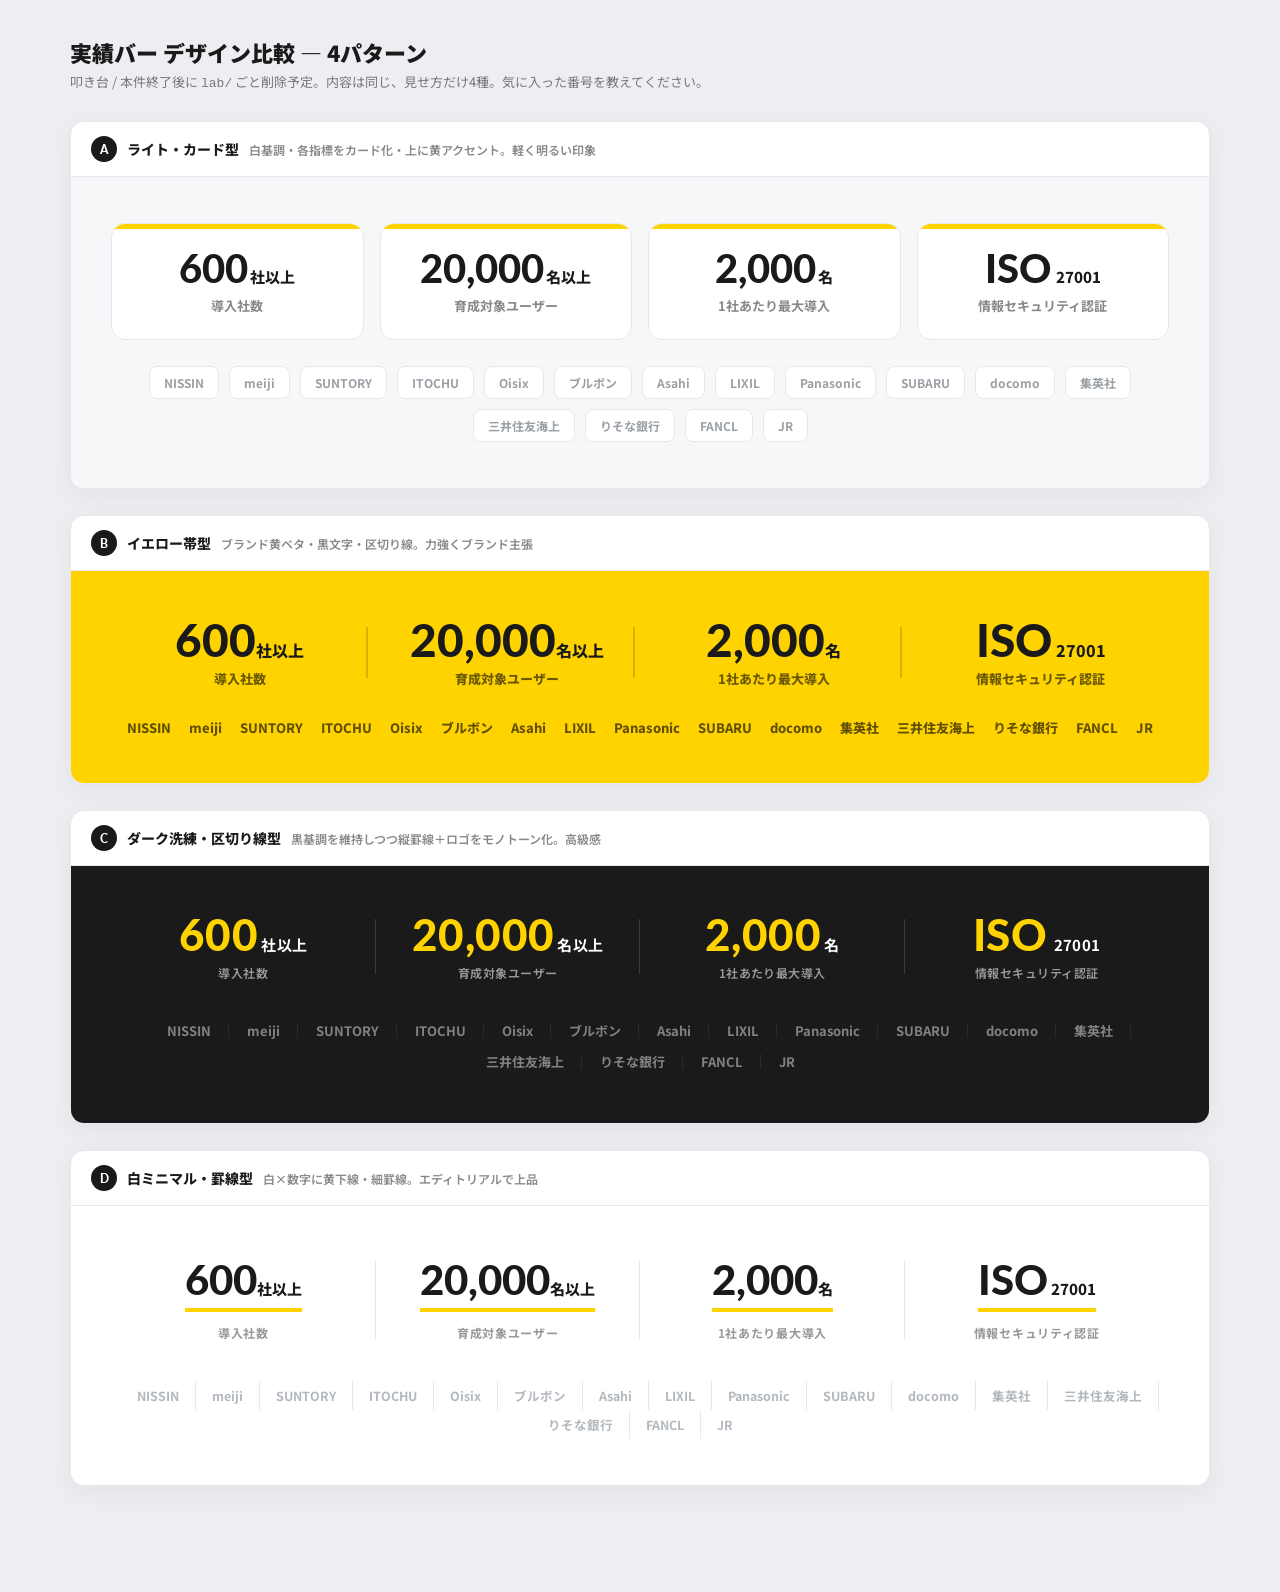
==== lab/trust.html @ 91cd78e9 "lab: 実績バー デザイン比較4種(A/B/C/D) ※本件後にlab/削除予定 Co-Authored-By: Claude Opus 4.8 (1M context) <noreply@anth" ====
<!DOCTYPE html>
<html lang="ja"><head>
<meta charset="UTF-8"><meta name="viewport" content="width=device-width,initial-scale=1">
<title>実績バー デザイン比較（叩き台・本件後削除）</title>
<link rel="preconnect" href="https://fonts.googleapis.com"><link rel="preconnect" href="https://fonts.gstatic.com" crossorigin>
<link href="https://fonts.googleapis.com/css2?family=Noto+Sans+JP:wght@400;500;700;800;900&family=Lato:wght@400;700;900&display=swap" rel="stylesheet">
<style>
:root{ --yellow:#FFD300; --ink:#1A1A1A; --blue:#00649D; --tint:#FDF6DD; --gray:#F6F7F9; --line:#E7E8EB; }
*{box-sizing:border-box;margin:0;padding:0;}
body{font-family:"Noto Sans JP",sans-serif;background:#eceef1;color:var(--ink);}
.en{font-family:"Lato","Noto Sans JP",sans-serif;}
.page{max-width:1180px;margin:0 auto;padding:36px 20px 80px;}
.page > h1{font-size:22px;font-weight:900;margin-bottom:4px;}
.page > p.note{font-size:13px;color:#777;margin-bottom:30px;}
.case{background:#fff;border:1px solid var(--line);border-radius:14px;overflow:hidden;margin-bottom:26px;box-shadow:0 6px 24px rgba(0,0,0,.05);}
.case > .cap{display:flex;align-items:center;gap:10px;padding:14px 20px;border-bottom:1px solid var(--line);font-size:14px;font-weight:800;}
.case > .cap .tag{font-family:"Lato";font-size:12px;font-weight:900;color:#fff;background:var(--ink);width:26px;height:26px;border-radius:50%;display:inline-flex;align-items:center;justify-content:center;}
.case > .cap .desc{font-weight:600;color:#888;font-size:12px;}
.logos-data{display:none;}

/* 共通 stat 構造の最小化 */
.bar{padding:46px 40px;}
.stats{display:grid;grid-template-columns:repeat(4,1fr);}
.stat .n{font-family:"Lato","Noto Sans JP",sans-serif;font-weight:900;line-height:1;}
.stat .n small{font-family:"Noto Sans JP";font-weight:800;}
.logos{display:flex;flex-wrap:wrap;}

/* ============ A: ライト・カード ============ */
.vA{background:var(--gray);}
.vA .stats{gap:16px;}
.vA .stat{background:#fff;border:1px solid var(--line);border-radius:14px;padding:24px 18px;text-align:center;position:relative;overflow:hidden;}
.vA .stat::before{content:"";position:absolute;top:0;left:0;right:0;height:5px;background:var(--yellow);}
.vA .stat .n{font-size:40px;color:var(--ink);}
.vA .stat .n small{font-size:15px;color:var(--ink);margin-left:2px;}
.vA .stat .l{margin-top:8px;font-size:13px;color:#888;font-weight:700;}
.vA .logos{gap:10px;justify-content:center;margin-top:26px;}
.vA .logos span{font-size:12px;font-weight:700;color:#9aa0a6;background:#fff;border:1px solid var(--line);padding:7px 14px;border-radius:8px;}

/* ============ B: イエロー帯 ============ */
.vB{background:var(--yellow);}
.vB .stats{gap:10px;}
.vB .stat{text-align:center;position:relative;}
.vB .stat:not(:last-child)::after{content:"";position:absolute;right:0;top:14%;height:72%;width:2px;background:rgba(0,0,0,.16);}
.vB .stat .n{font-size:46px;color:var(--ink);}
.vB .stat .n small{font-size:16px;}
.vB .stat .l{margin-top:6px;font-size:13px;color:#6b5900;font-weight:800;}
.vB .logos{gap:8px 18px;justify-content:center;margin-top:30px;}
.vB .logos span{font-size:13px;font-weight:800;color:rgba(0,0,0,.62);}

/* ============ C: ダーク洗練・区切り線 ============ */
.vC{background:var(--ink);color:#fff;}
.vC .stats{gap:0;}
.vC .stat{text-align:center;padding:0 10px;position:relative;}
.vC .stat:not(:last-child)::after{content:"";position:absolute;right:0;top:10%;height:80%;width:1px;background:rgba(255,255,255,.14);}
.vC .stat .n{font-size:44px;color:var(--yellow);letter-spacing:.01em;}
.vC .stat .n small{font-size:15px;color:#fff;font-weight:700;margin-left:3px;}
.vC .stat .l{margin-top:8px;font-size:12px;color:#9a9a9a;font-weight:600;letter-spacing:.04em;}
.vC .logos{gap:0;justify-content:center;align-items:center;margin-top:34px;flex-wrap:wrap;}
.vC .logos span{font-size:13px;font-weight:700;color:#fff;opacity:.45;padding:6px 18px;position:relative;transition:opacity .2s;}
.vC .logos span:not(:last-child)::after{content:"";position:absolute;right:0;top:25%;height:50%;width:1px;background:rgba(255,255,255,.16);}
.vC .logos span:hover{opacity:.95;}

/* ============ D: 白ミニマル・罫線 ============ */
.vD{background:#fff;}
.vD .stats{gap:0;}
.vD .stat{text-align:center;padding:6px 14px;position:relative;}
.vD .stat:not(:last-child)::after{content:"";position:absolute;right:0;top:8%;height:84%;width:1px;background:var(--line);}
.vD .stat .n{font-size:42px;color:var(--ink);display:inline-block;padding-bottom:8px;border-bottom:4px solid var(--yellow);}
.vD .stat .n small{font-size:15px;color:var(--ink);font-weight:800;}
.vD .stat .l{margin-top:12px;font-size:12px;color:#999;font-weight:700;letter-spacing:.06em;}
.vD .logos{gap:0;justify-content:center;align-items:center;margin-top:34px;flex-wrap:wrap;}
.vD .logos span{font-size:12.5px;font-weight:700;color:#b3b8be;padding:5px 16px;}
.vD .logos span:not(:last-child){border-right:1px solid var(--line);}

@media(max-width:760px){
  .bar{padding:30px 18px;}
  .stats{grid-template-columns:repeat(2,1fr);gap:18px;}
  .vC .stat:nth-child(2)::after,.vD .stat:nth-child(2)::after,.vB .stat:nth-child(2)::after{display:none;}
  .stat .n{font-size:34px !important;}
}
</style></head>
<body>
<div class="page">
  <h1>実績バー デザイン比較 — 4パターン</h1>
  <p class="note">叩き台 / 本件終了後に <code>lab/</code> ごと削除予定。内容は同じ、見せ方だけ4種。気に入った番号を教えてください。</p>

  <!-- A -->
  <div class="case"><div class="cap"><span class="tag">A</span>ライト・カード型 <span class="desc">白基調・各指標をカード化・上に黄アクセント。軽く明るい印象</span></div>
    <div class="bar vA">
      <div class="stats">
        <div class="stat"><div class="n">600<small>社以上</small></div><div class="l">導入社数</div></div>
        <div class="stat"><div class="n">20,000<small>名以上</small></div><div class="l">育成対象ユーザー</div></div>
        <div class="stat"><div class="n">2,000<small>名</small></div><div class="l">1社あたり最大導入</div></div>
        <div class="stat"><div class="n">ISO<small> 27001</small></div><div class="l">情報セキュリティ認証</div></div>
      </div>
      <div class="logos"><span>NISSIN</span><span>meiji</span><span>SUNTORY</span><span>ITOCHU</span><span>Oisix</span><span>ブルボン</span><span>Asahi</span><span>LIXIL</span><span>Panasonic</span><span>SUBARU</span><span>docomo</span><span>集英社</span><span>三井住友海上</span><span>りそな銀行</span><span>FANCL</span><span>JR</span></div>
    </div>
  </div>

  <!-- B -->
  <div class="case"><div class="cap"><span class="tag">B</span>イエロー帯型 <span class="desc">ブランド黄ベタ・黒文字・区切り線。力強くブランド主張</span></div>
    <div class="bar vB">
      <div class="stats">
        <div class="stat"><div class="n">600<small>社以上</small></div><div class="l">導入社数</div></div>
        <div class="stat"><div class="n">20,000<small>名以上</small></div><div class="l">育成対象ユーザー</div></div>
        <div class="stat"><div class="n">2,000<small>名</small></div><div class="l">1社あたり最大導入</div></div>
        <div class="stat"><div class="n">ISO<small> 27001</small></div><div class="l">情報セキュリティ認証</div></div>
      </div>
      <div class="logos"><span>NISSIN</span><span>meiji</span><span>SUNTORY</span><span>ITOCHU</span><span>Oisix</span><span>ブルボン</span><span>Asahi</span><span>LIXIL</span><span>Panasonic</span><span>SUBARU</span><span>docomo</span><span>集英社</span><span>三井住友海上</span><span>りそな銀行</span><span>FANCL</span><span>JR</span></div>
    </div>
  </div>

  <!-- C -->
  <div class="case"><div class="cap"><span class="tag">C</span>ダーク洗練・区切り線型 <span class="desc">黒基調を維持しつつ縦罫線＋ロゴをモノトーン化。高級感</span></div>
    <div class="bar vC">
      <div class="stats">
        <div class="stat"><div class="n">600<small>社以上</small></div><div class="l">導入社数</div></div>
        <div class="stat"><div class="n">20,000<small>名以上</small></div><div class="l">育成対象ユーザー</div></div>
        <div class="stat"><div class="n">2,000<small>名</small></div><div class="l">1社あたり最大導入</div></div>
        <div class="stat"><div class="n">ISO<small> 27001</small></div><div class="l">情報セキュリティ認証</div></div>
      </div>
      <div class="logos"><span>NISSIN</span><span>meiji</span><span>SUNTORY</span><span>ITOCHU</span><span>Oisix</span><span>ブルボン</span><span>Asahi</span><span>LIXIL</span><span>Panasonic</span><span>SUBARU</span><span>docomo</span><span>集英社</span><span>三井住友海上</span><span>りそな銀行</span><span>FANCL</span><span>JR</span></div>
    </div>
  </div>

  <!-- D -->
  <div class="case"><div class="cap"><span class="tag">D</span>白ミニマル・罫線型 <span class="desc">白×数字に黄下線・細罫線。エディトリアルで上品</span></div>
    <div class="bar vD">
      <div class="stats">
        <div class="stat"><div class="n">600<small>社以上</small></div><div class="l">導入社数</div></div>
        <div class="stat"><div class="n">20,000<small>名以上</small></div><div class="l">育成対象ユーザー</div></div>
        <div class="stat"><div class="n">2,000<small>名</small></div><div class="l">1社あたり最大導入</div></div>
        <div class="stat"><div class="n">ISO<small> 27001</small></div><div class="l">情報セキュリティ認証</div></div>
      </div>
      <div class="logos"><span>NISSIN</span><span>meiji</span><span>SUNTORY</span><span>ITOCHU</span><span>Oisix</span><span>ブルボン</span><span>Asahi</span><span>LIXIL</span><span>Panasonic</span><span>SUBARU</span><span>docomo</span><span>集英社</span><span>三井住友海上</span><span>りそな銀行</span><span>FANCL</span><span>JR</span></div>
    </div>
  </div>

</div>
</body></html>
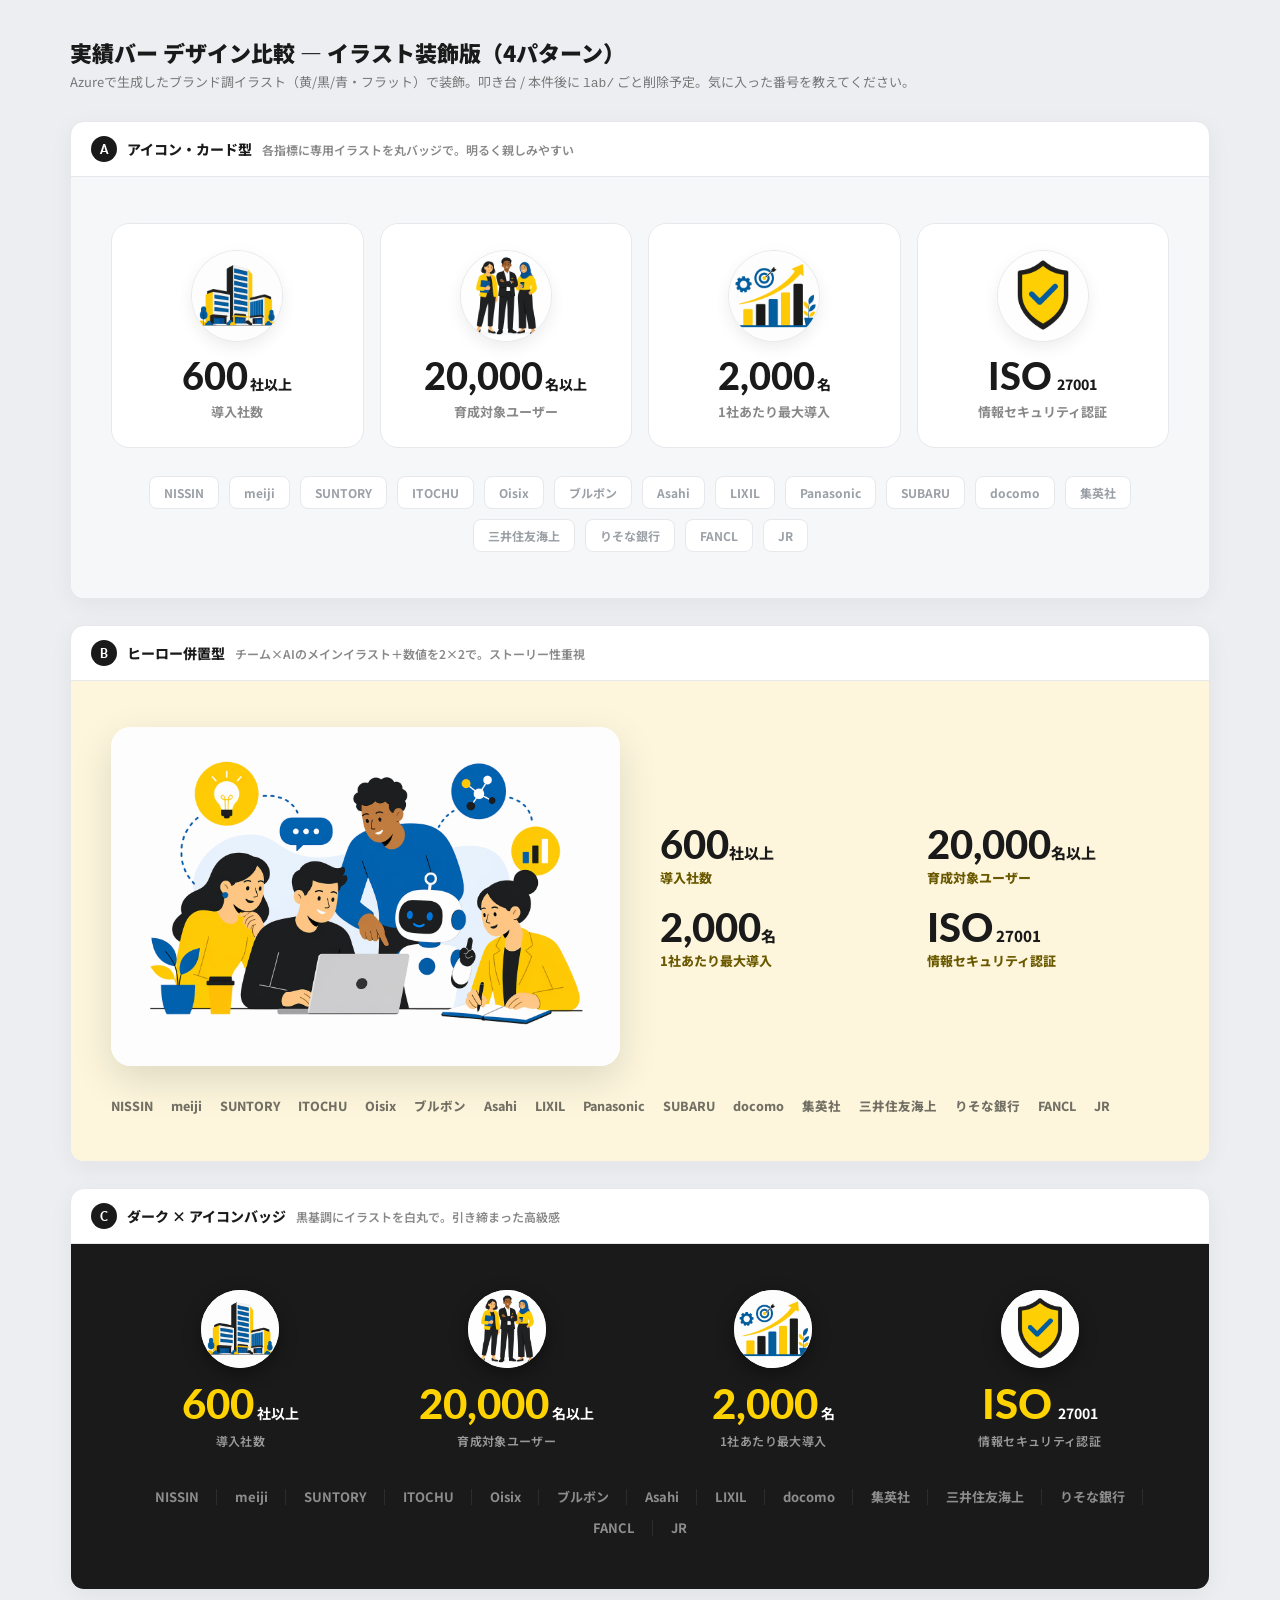
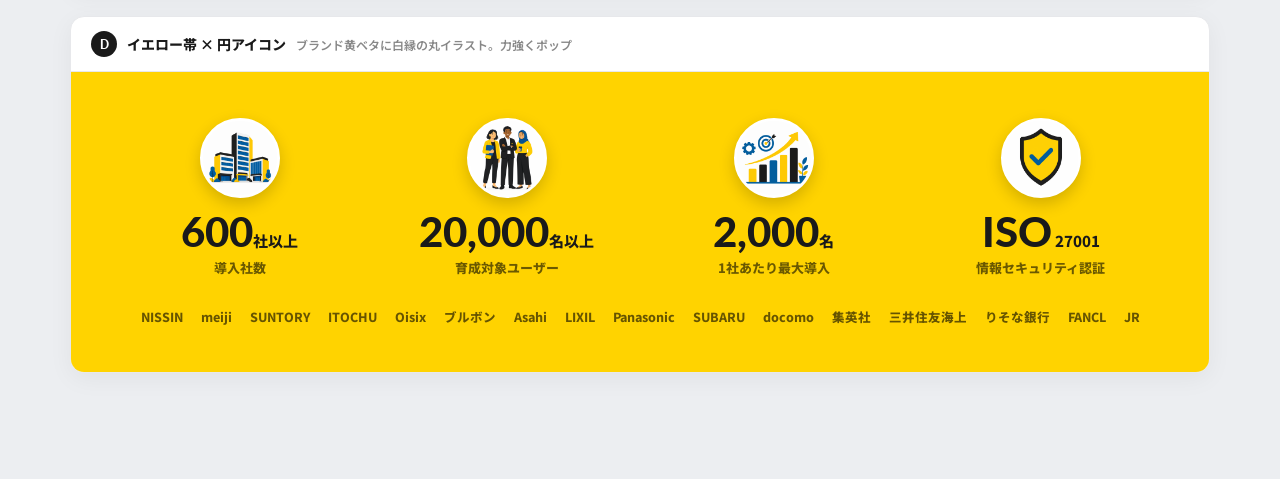
==== commit 7b57e86f: "lab: 実績バー比較をイラスト装飾版に刷新(Azure生成のブランド調イラスト4種使用) A:アイコンカード / B:ヒーロー併置 / C:ダーク×バッジ / D:イエロー帯×円アイコン。旧色違い4" ====
--- a/lab/trust.html
+++ b/lab/trust.html
@@ -1,138 +1,138 @@
 <!DOCTYPE html>
 <html lang="ja"><head>
 <meta charset="UTF-8"><meta name="viewport" content="width=device-width,initial-scale=1">
-<title>実績バー デザイン比較（叩き台・本件後削除）</title>
+<title>実績バー デザイン比較（イラスト装飾版・本件後削除）</title>
 <link rel="preconnect" href="https://fonts.googleapis.com"><link rel="preconnect" href="https://fonts.gstatic.com" crossorigin>
 <link href="https://fonts.googleapis.com/css2?family=Noto+Sans+JP:wght@400;500;700;800;900&family=Lato:wght@400;700;900&display=swap" rel="stylesheet">
 <style>
 :root{ --yellow:#FFD300; --ink:#1A1A1A; --blue:#00649D; --tint:#FDF6DD; --gray:#F6F7F9; --line:#E7E8EB; }
 *{box-sizing:border-box;margin:0;padding:0;}
 body{font-family:"Noto Sans JP",sans-serif;background:#eceef1;color:var(--ink);}
-.en{font-family:"Lato","Noto Sans JP",sans-serif;}
+.en,.stat .n{font-family:"Lato","Noto Sans JP",sans-serif;}
 .page{max-width:1180px;margin:0 auto;padding:36px 20px 80px;}
-.page > h1{font-size:22px;font-weight:900;margin-bottom:4px;}
-.page > p.note{font-size:13px;color:#777;margin-bottom:30px;}
+.page>h1{font-size:22px;font-weight:900;}
+.page>p.note{font-size:13px;color:#777;margin:4px 0 30px;}
 .case{background:#fff;border:1px solid var(--line);border-radius:14px;overflow:hidden;margin-bottom:26px;box-shadow:0 6px 24px rgba(0,0,0,.05);}
-.case > .cap{display:flex;align-items:center;gap:10px;padding:14px 20px;border-bottom:1px solid var(--line);font-size:14px;font-weight:800;}
-.case > .cap .tag{font-family:"Lato";font-size:12px;font-weight:900;color:#fff;background:var(--ink);width:26px;height:26px;border-radius:50%;display:inline-flex;align-items:center;justify-content:center;}
-.case > .cap .desc{font-weight:600;color:#888;font-size:12px;}
-.logos-data{display:none;}
-
-/* 共通 stat 構造の最小化 */
+.case>.cap{display:flex;align-items:center;gap:10px;padding:14px 20px;border-bottom:1px solid var(--line);font-size:14px;font-weight:800;}
+.case>.cap .tag{font-family:"Lato";font-size:12px;font-weight:900;color:#fff;background:var(--ink);width:26px;height:26px;border-radius:50%;display:inline-flex;align-items:center;justify-content:center;}
+.case>.cap .desc{font-weight:600;color:#888;font-size:12px;}
 .bar{padding:46px 40px;}
 .stats{display:grid;grid-template-columns:repeat(4,1fr);}
-.stat .n{font-family:"Lato","Noto Sans JP",sans-serif;font-weight:900;line-height:1;}
+.stat .n{font-weight:900;line-height:1;}
 .stat .n small{font-family:"Noto Sans JP";font-weight:800;}
 .logos{display:flex;flex-wrap:wrap;}
+.badge{display:block;border-radius:50%;background:#fff;overflow:hidden;}
+.badge img{width:100%;height:100%;object-fit:cover;display:block;}
 
-/* ============ A: ライト・カード ============ */
+/* ===== A: アイコン・カード型 ===== */
 .vA{background:var(--gray);}
 .vA .stats{gap:16px;}
-.vA .stat{background:#fff;border:1px solid var(--line);border-radius:14px;padding:24px 18px;text-align:center;position:relative;overflow:hidden;}
-.vA .stat::before{content:"";position:absolute;top:0;left:0;right:0;height:5px;background:var(--yellow);}
-.vA .stat .n{font-size:40px;color:var(--ink);}
-.vA .stat .n small{font-size:15px;color:var(--ink);margin-left:2px;}
+.vA .stat{background:#fff;border:1px solid var(--line);border-radius:18px;padding:26px 16px;text-align:center;}
+.vA .badge{width:92px;height:92px;margin:0 auto 14px;border:1px solid var(--line);box-shadow:0 6px 16px rgba(0,0,0,.07);}
+.vA .stat .n{font-size:38px;color:var(--ink);}
+.vA .stat .n small{font-size:14px;margin-left:2px;}
 .vA .stat .l{margin-top:8px;font-size:13px;color:#888;font-weight:700;}
-.vA .logos{gap:10px;justify-content:center;margin-top:26px;}
+.vA .logos{gap:10px;justify-content:center;margin-top:28px;}
 .vA .logos span{font-size:12px;font-weight:700;color:#9aa0a6;background:#fff;border:1px solid var(--line);padding:7px 14px;border-radius:8px;}
 
-/* ============ B: イエロー帯 ============ */
-.vB{background:var(--yellow);}
-.vB .stats{gap:10px;}
-.vB .stat{text-align:center;position:relative;}
-.vB .stat:not(:last-child)::after{content:"";position:absolute;right:0;top:14%;height:72%;width:2px;background:rgba(0,0,0,.16);}
-.vB .stat .n{font-size:46px;color:var(--ink);}
-.vB .stat .n small{font-size:16px;}
-.vB .stat .l{margin-top:6px;font-size:13px;color:#6b5900;font-weight:800;}
-.vB .logos{gap:8px 18px;justify-content:center;margin-top:30px;}
-.vB .logos span{font-size:13px;font-weight:800;color:rgba(0,0,0,.62);}
+/* ===== B: ヒーロー併置型 ===== */
+.vB{background:var(--tint);}
+.vB .split{display:grid;grid-template-columns:1fr 1fr;gap:40px;align-items:center;}
+.vB .hero-ill{border-radius:20px;overflow:hidden;box-shadow:0 14px 40px rgba(0,0,0,.12);background:#fff;}
+.vB .hero-ill img{width:100%;display:block;}
+.vB .stats{grid-template-columns:1fr 1fr;gap:20px 24px;}
+.vB .stat{}
+.vB .stat .n{font-size:40px;color:var(--ink);}
+.vB .stat .n small{font-size:15px;}
+.vB .stat .l{margin-top:4px;font-size:13px;color:#6b5900;font-weight:800;}
+.vB .logos{gap:8px 18px;margin-top:30px;}
+.vB .logos span{font-size:12.5px;font-weight:800;color:rgba(0,0,0,.55);}
 
-/* ============ C: ダーク洗練・区切り線 ============ */
+/* ===== C: ダーク × アイコンバッジ ===== */
 .vC{background:var(--ink);color:#fff;}
-.vC .stats{gap:0;}
-.vC .stat{text-align:center;padding:0 10px;position:relative;}
-.vC .stat:not(:last-child)::after{content:"";position:absolute;right:0;top:10%;height:80%;width:1px;background:rgba(255,255,255,.14);}
-.vC .stat .n{font-size:44px;color:var(--yellow);letter-spacing:.01em;}
-.vC .stat .n small{font-size:15px;color:#fff;font-weight:700;margin-left:3px;}
-.vC .stat .l{margin-top:8px;font-size:12px;color:#9a9a9a;font-weight:600;letter-spacing:.04em;}
-.vC .logos{gap:0;justify-content:center;align-items:center;margin-top:34px;flex-wrap:wrap;}
-.vC .logos span{font-size:13px;font-weight:700;color:#fff;opacity:.45;padding:6px 18px;position:relative;transition:opacity .2s;}
+.vC .stats{gap:8px;}
+.vC .stat{text-align:center;padding:0 8px;}
+.vC .badge{width:78px;height:78px;margin:0 auto 14px;box-shadow:0 6px 18px rgba(0,0,0,.4);}
+.vC .stat .n{font-size:42px;color:var(--yellow);}
+.vC .stat .n small{font-size:14px;color:#fff;font-weight:700;margin-left:3px;}
+.vC .stat .l{margin-top:8px;font-size:12px;color:#9a9a9a;font-weight:600;letter-spacing:.03em;}
+.vC .logos{justify-content:center;align-items:center;margin-top:32px;}
+.vC .logos span{font-size:13px;font-weight:700;color:#fff;opacity:.5;padding:6px 18px;position:relative;}
 .vC .logos span:not(:last-child)::after{content:"";position:absolute;right:0;top:25%;height:50%;width:1px;background:rgba(255,255,255,.16);}
-.vC .logos span:hover{opacity:.95;}
 
-/* ============ D: 白ミニマル・罫線 ============ */
-.vD{background:#fff;}
-.vD .stats{gap:0;}
-.vD .stat{text-align:center;padding:6px 14px;position:relative;}
-.vD .stat:not(:last-child)::after{content:"";position:absolute;right:0;top:8%;height:84%;width:1px;background:var(--line);}
-.vD .stat .n{font-size:42px;color:var(--ink);display:inline-block;padding-bottom:8px;border-bottom:4px solid var(--yellow);}
-.vD .stat .n small{font-size:15px;color:var(--ink);font-weight:800;}
-.vD .stat .l{margin-top:12px;font-size:12px;color:#999;font-weight:700;letter-spacing:.06em;}
-.vD .logos{gap:0;justify-content:center;align-items:center;margin-top:34px;flex-wrap:wrap;}
-.vD .logos span{font-size:12.5px;font-weight:700;color:#b3b8be;padding:5px 16px;}
-.vD .logos span:not(:last-child){border-right:1px solid var(--line);}
+/* ===== D: イエロー帯 × 円アイコン ===== */
+.vD{background:var(--yellow);}
+.vD .stats{gap:10px;}
+.vD .stat{text-align:center;position:relative;}
+.vD .badge{width:80px;height:80px;margin:0 auto 12px;box-shadow:0 6px 16px rgba(0,0,0,.18);border:3px solid #fff;}
+.vD .stat .n{font-size:42px;color:var(--ink);}
+.vD .stat .n small{font-size:15px;}
+.vD .stat .l{margin-top:6px;font-size:13px;color:#6b5900;font-weight:800;}
+.vD .logos{gap:8px 18px;justify-content:center;margin-top:30px;}
+.vD .logos span{font-size:12.5px;font-weight:800;color:rgba(0,0,0,.6);}
 
 @media(max-width:760px){
   .bar{padding:30px 18px;}
   .stats{grid-template-columns:repeat(2,1fr);gap:18px;}
-  .vC .stat:nth-child(2)::after,.vD .stat:nth-child(2)::after,.vB .stat:nth-child(2)::after{display:none;}
-  .stat .n{font-size:34px !important;}
+  .vB .split{grid-template-columns:1fr;}
+  .stat .n{font-size:32px !important;}
+  .badge{width:70px !important;height:70px !important;}
 }
 </style></head>
 <body>
 <div class="page">
-  <h1>実績バー デザイン比較 — 4パターン</h1>
-  <p class="note">叩き台 / 本件終了後に <code>lab/</code> ごと削除予定。内容は同じ、見せ方だけ4種。気に入った番号を教えてください。</p>
+  <h1>実績バー デザイン比較 — イラスト装飾版（4パターン）</h1>
+  <p class="note">Azureで生成したブランド調イラスト（黄/黒/青・フラット）で装飾。叩き台 / 本件後に <code>lab/</code> ごと削除予定。気に入った番号を教えてください。</p>
 
   <!-- A -->
-  <div class="case"><div class="cap"><span class="tag">A</span>ライト・カード型 <span class="desc">白基調・各指標をカード化・上に黄アクセント。軽く明るい印象</span></div>
-    <div class="bar vA">
-      <div class="stats">
-        <div class="stat"><div class="n">600<small>社以上</small></div><div class="l">導入社数</div></div>
-        <div class="stat"><div class="n">20,000<small>名以上</small></div><div class="l">育成対象ユーザー</div></div>
-        <div class="stat"><div class="n">2,000<small>名</small></div><div class="l">1社あたり最大導入</div></div>
-        <div class="stat"><div class="n">ISO<small> 27001</small></div><div class="l">情報セキュリティ認証</div></div>
-      </div>
-      <div class="logos"><span>NISSIN</span><span>meiji</span><span>SUNTORY</span><span>ITOCHU</span><span>Oisix</span><span>ブルボン</span><span>Asahi</span><span>LIXIL</span><span>Panasonic</span><span>SUBARU</span><span>docomo</span><span>集英社</span><span>三井住友海上</span><span>りそな銀行</span><span>FANCL</span><span>JR</span></div>
+  <div class="case"><div class="cap"><span class="tag">A</span>アイコン・カード型 <span class="desc">各指標に専用イラストを丸バッジで。明るく親しみやすい</span></div>
+    <div class="bar vA"><div class="stats">
+      <div class="stat"><span class="badge"><img src="img/ico_buildings.png" alt=""></span><div class="n">600<small>社以上</small></div><div class="l">導入社数</div></div>
+      <div class="stat"><span class="badge"><img src="img/ico_people.png" alt=""></span><div class="n">20,000<small>名以上</small></div><div class="l">育成対象ユーザー</div></div>
+      <div class="stat"><span class="badge"><img src="img/ico_growth.png" alt=""></span><div class="n">2,000<small>名</small></div><div class="l">1社あたり最大導入</div></div>
+      <div class="stat"><span class="badge"><img src="img/ico_security.png" alt=""></span><div class="n">ISO<small> 27001</small></div><div class="l">情報セキュリティ認証</div></div>
+    </div>
+    <div class="logos"><span>NISSIN</span><span>meiji</span><span>SUNTORY</span><span>ITOCHU</span><span>Oisix</span><span>ブルボン</span><span>Asahi</span><span>LIXIL</span><span>Panasonic</span><span>SUBARU</span><span>docomo</span><span>集英社</span><span>三井住友海上</span><span>りそな銀行</span><span>FANCL</span><span>JR</span></div>
     </div>
   </div>
 
   <!-- B -->
-  <div class="case"><div class="cap"><span class="tag">B</span>イエロー帯型 <span class="desc">ブランド黄ベタ・黒文字・区切り線。力強くブランド主張</span></div>
+  <div class="case"><div class="cap"><span class="tag">B</span>ヒーロー併置型 <span class="desc">チーム×AIのメインイラスト＋数値を2×2で。ストーリー性重視</span></div>
     <div class="bar vB">
-      <div class="stats">
-        <div class="stat"><div class="n">600<small>社以上</small></div><div class="l">導入社数</div></div>
-        <div class="stat"><div class="n">20,000<small>名以上</small></div><div class="l">育成対象ユーザー</div></div>
-        <div class="stat"><div class="n">2,000<small>名</small></div><div class="l">1社あたり最大導入</div></div>
-        <div class="stat"><div class="n">ISO<small> 27001</small></div><div class="l">情報セキュリティ認証</div></div>
+      <div class="split">
+        <div class="hero-ill"><img src="img/hero_team.png" alt="チームでAIを活用"></div>
+        <div class="stats">
+          <div class="stat"><div class="n">600<small>社以上</small></div><div class="l">導入社数</div></div>
+          <div class="stat"><div class="n">20,000<small>名以上</small></div><div class="l">育成対象ユーザー</div></div>
+          <div class="stat"><div class="n">2,000<small>名</small></div><div class="l">1社あたり最大導入</div></div>
+          <div class="stat"><div class="n">ISO<small> 27001</small></div><div class="l">情報セキュリティ認証</div></div>
+        </div>
       </div>
       <div class="logos"><span>NISSIN</span><span>meiji</span><span>SUNTORY</span><span>ITOCHU</span><span>Oisix</span><span>ブルボン</span><span>Asahi</span><span>LIXIL</span><span>Panasonic</span><span>SUBARU</span><span>docomo</span><span>集英社</span><span>三井住友海上</span><span>りそな銀行</span><span>FANCL</span><span>JR</span></div>
     </div>
   </div>
 
   <!-- C -->
-  <div class="case"><div class="cap"><span class="tag">C</span>ダーク洗練・区切り線型 <span class="desc">黒基調を維持しつつ縦罫線＋ロゴをモノトーン化。高級感</span></div>
-    <div class="bar vC">
-      <div class="stats">
-        <div class="stat"><div class="n">600<small>社以上</small></div><div class="l">導入社数</div></div>
-        <div class="stat"><div class="n">20,000<small>名以上</small></div><div class="l">育成対象ユーザー</div></div>
-        <div class="stat"><div class="n">2,000<small>名</small></div><div class="l">1社あたり最大導入</div></div>
-        <div class="stat"><div class="n">ISO<small> 27001</small></div><div class="l">情報セキュリティ認証</div></div>
-      </div>
-      <div class="logos"><span>NISSIN</span><span>meiji</span><span>SUNTORY</span><span>ITOCHU</span><span>Oisix</span><span>ブルボン</span><span>Asahi</span><span>LIXIL</span><span>Panasonic</span><span>SUBARU</span><span>docomo</span><span>集英社</span><span>三井住友海上</span><span>りそな銀行</span><span>FANCL</span><span>JR</span></div>
+  <div class="case"><div class="cap"><span class="tag">C</span>ダーク × アイコンバッジ <span class="desc">黒基調にイラストを白丸で。引き締まった高級感</span></div>
+    <div class="bar vC"><div class="stats">
+      <div class="stat"><span class="badge"><img src="img/ico_buildings.png" alt=""></span><div class="n">600<small>社以上</small></div><div class="l">導入社数</div></div>
+      <div class="stat"><span class="badge"><img src="img/ico_people.png" alt=""></span><div class="n">20,000<small>名以上</small></div><div class="l">育成対象ユーザー</div></div>
+      <div class="stat"><span class="badge"><img src="img/ico_growth.png" alt=""></span><div class="n">2,000<small>名</small></div><div class="l">1社あたり最大導入</div></div>
+      <div class="stat"><span class="badge"><img src="img/ico_security.png" alt=""></span><div class="n">ISO<small> 27001</small></div><div class="l">情報セキュリティ認証</div></div>
+    </div>
+    <div class="logos"><span>NISSIN</span><span>meiji</span><span>SUNTORY</span><span>ITOCHU</span><span>Oisix</span><span>ブルボン</span><span>Asahi</span><span>LIXIL</span><span>docomo</span><span>集英社</span><span>三井住友海上</span><span>りそな銀行</span><span>FANCL</span><span>JR</span></div>
     </div>
   </div>
 
   <!-- D -->
-  <div class="case"><div class="cap"><span class="tag">D</span>白ミニマル・罫線型 <span class="desc">白×数字に黄下線・細罫線。エディトリアルで上品</span></div>
-    <div class="bar vD">
-      <div class="stats">
-        <div class="stat"><div class="n">600<small>社以上</small></div><div class="l">導入社数</div></div>
-        <div class="stat"><div class="n">20,000<small>名以上</small></div><div class="l">育成対象ユーザー</div></div>
-        <div class="stat"><div class="n">2,000<small>名</small></div><div class="l">1社あたり最大導入</div></div>
-        <div class="stat"><div class="n">ISO<small> 27001</small></div><div class="l">情報セキュリティ認証</div></div>
-      </div>
-      <div class="logos"><span>NISSIN</span><span>meiji</span><span>SUNTORY</span><span>ITOCHU</span><span>Oisix</span><span>ブルボン</span><span>Asahi</span><span>LIXIL</span><span>Panasonic</span><span>SUBARU</span><span>docomo</span><span>集英社</span><span>三井住友海上</span><span>りそな銀行</span><span>FANCL</span><span>JR</span></div>
+  <div class="case"><div class="cap"><span class="tag">D</span>イエロー帯 × 円アイコン <span class="desc">ブランド黄ベタに白縁の丸イラスト。力強くポップ</span></div>
+    <div class="bar vD"><div class="stats">
+      <div class="stat"><span class="badge"><img src="img/ico_buildings.png" alt=""></span><div class="n">600<small>社以上</small></div><div class="l">導入社数</div></div>
+      <div class="stat"><span class="badge"><img src="img/ico_people.png" alt=""></span><div class="n">20,000<small>名以上</small></div><div class="l">育成対象ユーザー</div></div>
+      <div class="stat"><span class="badge"><img src="img/ico_growth.png" alt=""></span><div class="n">2,000<small>名</small></div><div class="l">1社あたり最大導入</div></div>
+      <div class="stat"><span class="badge"><img src="img/ico_security.png" alt=""></span><div class="n">ISO<small> 27001</small></div><div class="l">情報セキュリティ認証</div></div>
+    </div>
+    <div class="logos"><span>NISSIN</span><span>meiji</span><span>SUNTORY</span><span>ITOCHU</span><span>Oisix</span><span>ブルボン</span><span>Asahi</span><span>LIXIL</span><span>Panasonic</span><span>SUBARU</span><span>docomo</span><span>集英社</span><span>三井住友海上</span><span>りそな銀行</span><span>FANCL</span><span>JR</span></div>
     </div>
   </div>
 
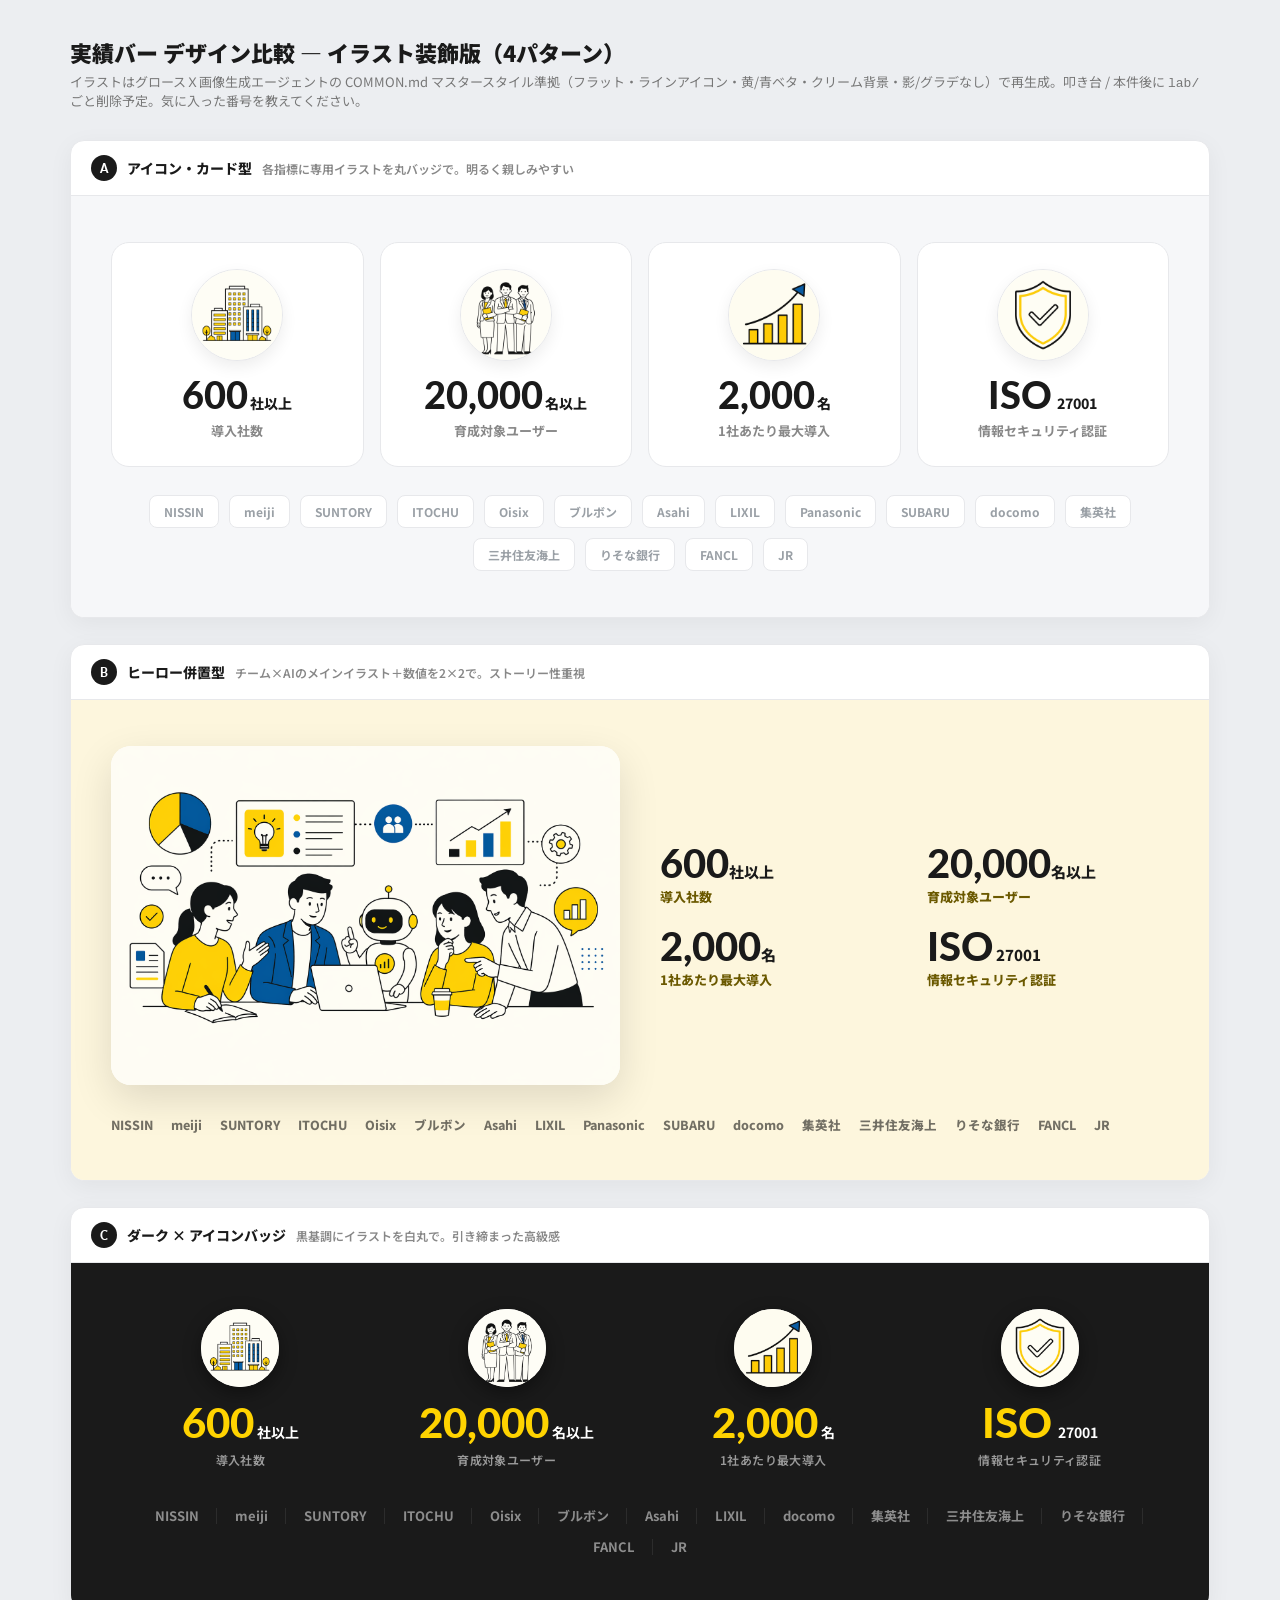
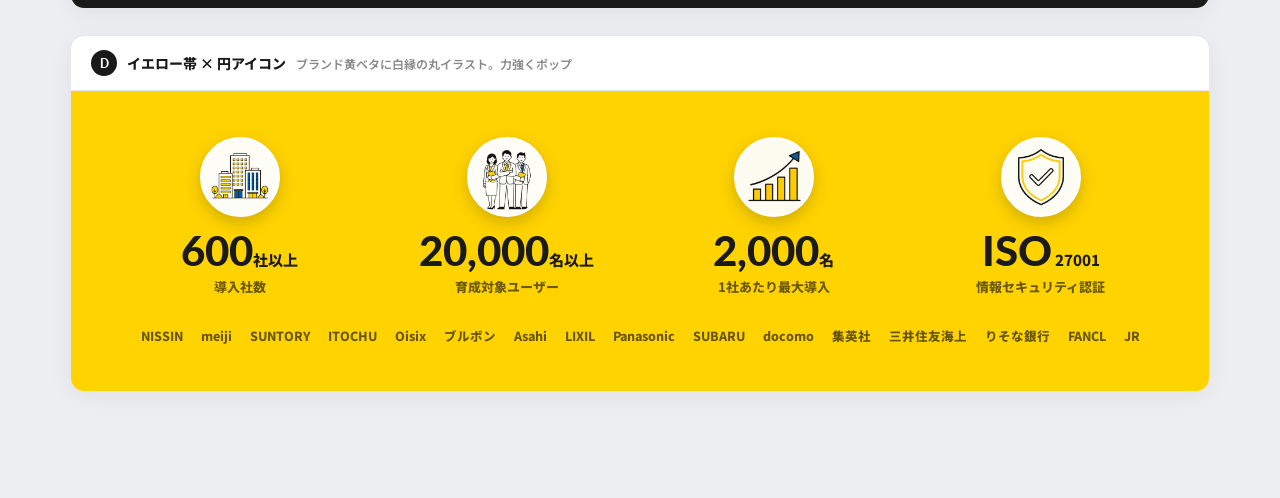
==== commit fd162330: "lab: 実績バーのイラストをCOMMON.mdマスタースタイル準拠に再生成 Drive(画像生成エージェント仕様)のトンマナ厳守: フラット/ラインアイコン/黄#FFD300・青#00649D ベタ" ====
--- a/lab/trust.html
+++ b/lab/trust.html
@@ -82,15 +82,15 @@
 <body>
 <div class="page">
   <h1>実績バー デザイン比較 — イラスト装飾版（4パターン）</h1>
-  <p class="note">Azureで生成したブランド調イラスト（黄/黒/青・フラット）で装飾。叩き台 / 本件後に <code>lab/</code> ごと削除予定。気に入った番号を教えてください。</p>
+  <p class="note">イラストはグロースＸ画像生成エージェントの COMMON.md マスタースタイル準拠（フラット・ラインアイコン・黄/青ベタ・クリーム背景・影/グラデなし）で再生成。叩き台 / 本件後に <code>lab/</code> ごと削除予定。気に入った番号を教えてください。</p>
 
   <!-- A -->
   <div class="case"><div class="cap"><span class="tag">A</span>アイコン・カード型 <span class="desc">各指標に専用イラストを丸バッジで。明るく親しみやすい</span></div>
     <div class="bar vA"><div class="stats">
-      <div class="stat"><span class="badge"><img src="img/ico_buildings.png" alt=""></span><div class="n">600<small>社以上</small></div><div class="l">導入社数</div></div>
-      <div class="stat"><span class="badge"><img src="img/ico_people.png" alt=""></span><div class="n">20,000<small>名以上</small></div><div class="l">育成対象ユーザー</div></div>
-      <div class="stat"><span class="badge"><img src="img/ico_growth.png" alt=""></span><div class="n">2,000<small>名</small></div><div class="l">1社あたり最大導入</div></div>
-      <div class="stat"><span class="badge"><img src="img/ico_security.png" alt=""></span><div class="n">ISO<small> 27001</small></div><div class="l">情報セキュリティ認証</div></div>
+      <div class="stat"><span class="badge"><img src="img/ico_buildings.png?v=2" alt=""></span><div class="n">600<small>社以上</small></div><div class="l">導入社数</div></div>
+      <div class="stat"><span class="badge"><img src="img/ico_people.png?v=2" alt=""></span><div class="n">20,000<small>名以上</small></div><div class="l">育成対象ユーザー</div></div>
+      <div class="stat"><span class="badge"><img src="img/ico_growth.png?v=2" alt=""></span><div class="n">2,000<small>名</small></div><div class="l">1社あたり最大導入</div></div>
+      <div class="stat"><span class="badge"><img src="img/ico_security.png?v=2" alt=""></span><div class="n">ISO<small> 27001</small></div><div class="l">情報セキュリティ認証</div></div>
     </div>
     <div class="logos"><span>NISSIN</span><span>meiji</span><span>SUNTORY</span><span>ITOCHU</span><span>Oisix</span><span>ブルボン</span><span>Asahi</span><span>LIXIL</span><span>Panasonic</span><span>SUBARU</span><span>docomo</span><span>集英社</span><span>三井住友海上</span><span>りそな銀行</span><span>FANCL</span><span>JR</span></div>
     </div>
@@ -100,7 +100,7 @@
   <div class="case"><div class="cap"><span class="tag">B</span>ヒーロー併置型 <span class="desc">チーム×AIのメインイラスト＋数値を2×2で。ストーリー性重視</span></div>
     <div class="bar vB">
       <div class="split">
-        <div class="hero-ill"><img src="img/hero_team.png" alt="チームでAIを活用"></div>
+        <div class="hero-ill"><img src="img/hero_team.png?v=2" alt="チームでAIを活用"></div>
         <div class="stats">
           <div class="stat"><div class="n">600<small>社以上</small></div><div class="l">導入社数</div></div>
           <div class="stat"><div class="n">20,000<small>名以上</small></div><div class="l">育成対象ユーザー</div></div>
@@ -115,10 +115,10 @@
   <!-- C -->
   <div class="case"><div class="cap"><span class="tag">C</span>ダーク × アイコンバッジ <span class="desc">黒基調にイラストを白丸で。引き締まった高級感</span></div>
     <div class="bar vC"><div class="stats">
-      <div class="stat"><span class="badge"><img src="img/ico_buildings.png" alt=""></span><div class="n">600<small>社以上</small></div><div class="l">導入社数</div></div>
-      <div class="stat"><span class="badge"><img src="img/ico_people.png" alt=""></span><div class="n">20,000<small>名以上</small></div><div class="l">育成対象ユーザー</div></div>
-      <div class="stat"><span class="badge"><img src="img/ico_growth.png" alt=""></span><div class="n">2,000<small>名</small></div><div class="l">1社あたり最大導入</div></div>
-      <div class="stat"><span class="badge"><img src="img/ico_security.png" alt=""></span><div class="n">ISO<small> 27001</small></div><div class="l">情報セキュリティ認証</div></div>
+      <div class="stat"><span class="badge"><img src="img/ico_buildings.png?v=2" alt=""></span><div class="n">600<small>社以上</small></div><div class="l">導入社数</div></div>
+      <div class="stat"><span class="badge"><img src="img/ico_people.png?v=2" alt=""></span><div class="n">20,000<small>名以上</small></div><div class="l">育成対象ユーザー</div></div>
+      <div class="stat"><span class="badge"><img src="img/ico_growth.png?v=2" alt=""></span><div class="n">2,000<small>名</small></div><div class="l">1社あたり最大導入</div></div>
+      <div class="stat"><span class="badge"><img src="img/ico_security.png?v=2" alt=""></span><div class="n">ISO<small> 27001</small></div><div class="l">情報セキュリティ認証</div></div>
     </div>
     <div class="logos"><span>NISSIN</span><span>meiji</span><span>SUNTORY</span><span>ITOCHU</span><span>Oisix</span><span>ブルボン</span><span>Asahi</span><span>LIXIL</span><span>docomo</span><span>集英社</span><span>三井住友海上</span><span>りそな銀行</span><span>FANCL</span><span>JR</span></div>
     </div>
@@ -127,10 +127,10 @@
   <!-- D -->
   <div class="case"><div class="cap"><span class="tag">D</span>イエロー帯 × 円アイコン <span class="desc">ブランド黄ベタに白縁の丸イラスト。力強くポップ</span></div>
     <div class="bar vD"><div class="stats">
-      <div class="stat"><span class="badge"><img src="img/ico_buildings.png" alt=""></span><div class="n">600<small>社以上</small></div><div class="l">導入社数</div></div>
-      <div class="stat"><span class="badge"><img src="img/ico_people.png" alt=""></span><div class="n">20,000<small>名以上</small></div><div class="l">育成対象ユーザー</div></div>
-      <div class="stat"><span class="badge"><img src="img/ico_growth.png" alt=""></span><div class="n">2,000<small>名</small></div><div class="l">1社あたり最大導入</div></div>
-      <div class="stat"><span class="badge"><img src="img/ico_security.png" alt=""></span><div class="n">ISO<small> 27001</small></div><div class="l">情報セキュリティ認証</div></div>
+      <div class="stat"><span class="badge"><img src="img/ico_buildings.png?v=2" alt=""></span><div class="n">600<small>社以上</small></div><div class="l">導入社数</div></div>
+      <div class="stat"><span class="badge"><img src="img/ico_people.png?v=2" alt=""></span><div class="n">20,000<small>名以上</small></div><div class="l">育成対象ユーザー</div></div>
+      <div class="stat"><span class="badge"><img src="img/ico_growth.png?v=2" alt=""></span><div class="n">2,000<small>名</small></div><div class="l">1社あたり最大導入</div></div>
+      <div class="stat"><span class="badge"><img src="img/ico_security.png?v=2" alt=""></span><div class="n">ISO<small> 27001</small></div><div class="l">情報セキュリティ認証</div></div>
     </div>
     <div class="logos"><span>NISSIN</span><span>meiji</span><span>SUNTORY</span><span>ITOCHU</span><span>Oisix</span><span>ブルボン</span><span>Asahi</span><span>LIXIL</span><span>Panasonic</span><span>SUBARU</span><span>docomo</span><span>集英社</span><span>三井住友海上</span><span>りそな銀行</span><span>FANCL</span><span>JR</span></div>
     </div>
